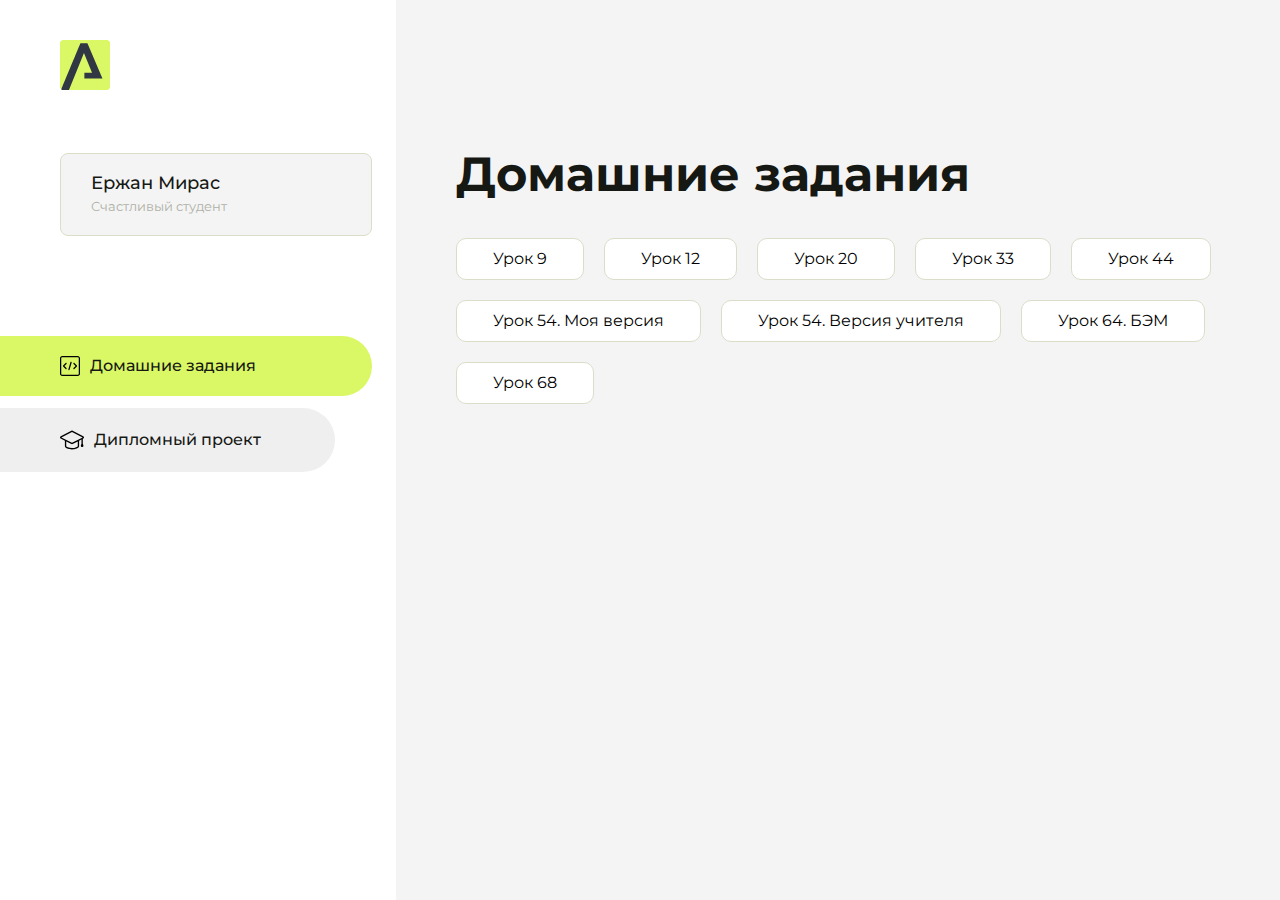
==== index.html @ ba1459fc "Update index.html" ====
<!DOCTYPE html>
<html lang="en">
<head>
    <meta charset="UTF-8">
    <meta name="viewport" content="width=device-width, initial-scale=1.0">
    <title>Домашняя работа</title>
    <link rel="shortcut icon" href="src/logo.ico" type="image/x-icon">
    <link rel="preconnect" href="https://fonts.googleapis.com">
    <link rel="preconnect" href="https://fonts.gstatic.com" crossorigin>
    <link href="https://fonts.googleapis.com/css2?family=Montserrat:wght@400;500;700&family=Rubik:wght@500&display=swap"
          rel="stylesheet">
    <link rel="stylesheet" href="src/style.css">
</head>
<body id="body">
<div class="overlay" id="overlay"></div>
<div class="layout">
    <div class="burger" id="burger">
        <svg viewBox="0 0 24 24" fill="none" xmlns="http://www.w3.org/2000/svg">
            <g id="SVGRepo_bgCarrier" stroke-width="0"></g>
            <g id="SVGRepo_tracerCarrier" stroke-linecap="round" stroke-linejoin="round"></g>
            <g id="SVGRepo_iconCarrier">
                <path d="M4 18L20 18" stroke="#DAF765" stroke-width="2" stroke-linecap="round"></path>
                <path d="M4 12L20 12" stroke="#DAF765" stroke-width="2" stroke-linecap="round"></path>
                <path d="M4 6L20 6" stroke="#DAF765" stroke-width="2" stroke-linecap="round"></path>
            </g>
        </svg>
    </div>
    <aside class="sidebar" id="sidebar">
        <div class="sidebar__inner">
            <div class="logo">
                <svg width="50" height="50" viewBox="0 0 50 50" fill="none" xmlns="http://www.w3.org/2000/svg">
                    <g clip-path="url(#clip0_513_74730)">
                        <path d="M46.17 -0.257004H3.83C1.57281 -0.257004 -0.257 1.57281 -0.257 3.83V46.17C-0.257 48.4272 1.57281 50.257 3.83 50.257H46.17C48.4272 50.257 50.257 48.4272 50.257 46.17V3.83C50.257 1.57281 48.4272 -0.257004 46.17 -0.257004Z"
                              fill="#DAF765"/>
                        <path d="M24.375 38.4H42.461L27.441 3.1585H20.4355C20.4355 3.1585 6.7895 35.881 1.1945 49.294C2.015 50.0275 3.0945 50.257 3.6945 50.257H8.8445L23.954 13.07L32.0465 32.8285H24.375V38.4Z"
                              fill="#323843"/>
                    </g>
                    <defs>
                        <clipPath id="clip0_513_74730">
                            <rect width="50" height="50" fill="white"/>
                        </clipPath>
                    </defs>
                </svg>
            </div>
            <div class="sidebar__user">
                <div class="sidebar__name">Ержан Мирас</div>
                <div class="sidebar__text">Счастливый студент</div>
            </div>
            <div class="sidebar__tabs">
                <div class="sidebar__item">
                    <button class="sidebar__button active" id="tasks">
                        <svg xmlns="http://www.w3.org/2000/svg" width="20" height="20" viewBox="0 0 20 20" fill="none">
                            <g clip-path="url(#clip0_704_74543)">
                                <path d="M17.7083 20H2.29167C1.0275 20 0 18.9725 0 17.7083V2.29167C0 1.0275 1.0275 0 2.29167 0H17.7083C18.9725 0 20 1.0275 20 2.29167V17.7083C20 18.9725 18.9725 20 17.7083 20ZM2.29167 1.25C1.7175 1.25 1.25 1.7175 1.25 2.29167V17.7083C1.25 18.2825 1.7175 18.75 2.29167 18.75H17.7083C18.2825 18.75 18.75 18.2825 18.75 17.7083V2.29167C18.75 1.7175 18.2825 1.25 17.7083 1.25H2.29167Z"
                                      fill="black"/>
                                <path d="M6.04167 13.125C5.88167 13.125 5.72167 13.0642 5.6 12.9417L3.1 10.4417C2.85583 10.1975 2.85583 9.80167 3.1 9.5575L5.6 7.0575C5.84417 6.81333 6.24 6.81333 6.48417 7.0575C6.72833 7.30167 6.72833 7.6975 6.48417 7.94167L4.42583 10L6.48417 12.0583C6.72833 12.3025 6.72833 12.6983 6.48417 12.9425C6.36167 13.0642 6.20167 13.125 6.04167 13.125Z"
                                      fill="black"/>
                                <path d="M8.95833 14.1667C8.9 14.1667 8.84 14.1583 8.78167 14.1417C8.45083 14.0442 8.26083 13.6967 8.35833 13.3658L10.4417 6.28251C10.5392 5.95084 10.8892 5.76417 11.2175 5.85917C11.5483 5.95667 11.7383 6.30417 11.6408 6.63501L9.5575 13.7183C9.47833 13.9908 9.22833 14.1667 8.95833 14.1667Z"
                                      fill="black"/>
                                <path d="M13.9583 13.125C13.7983 13.125 13.6383 13.0642 13.5167 12.9417C13.2725 12.6975 13.2725 12.3017 13.5167 12.0575L15.575 9.99916L13.5167 7.94083C13.2725 7.69666 13.2725 7.30083 13.5167 7.05666C13.7608 6.81249 14.1567 6.81249 14.4008 7.05666L16.9008 9.55666C17.145 9.80083 17.145 10.1967 16.9008 10.4408L14.4008 12.9408C14.2783 13.0642 14.1183 13.125 13.9583 13.125Z"
                                      fill="black"/>
                            </g>
                            <defs>
                                <clipPath id="clip0_704_74543">
                                    <rect width="20" height="20" fill="white"/>
                                </clipPath>
                            </defs>
                        </svg>
                        <span>Домашние задания</span></button>
                </div>
                <div class="sidebar__item">
                    <button class="sidebar__button" id="diplom">
                        <svg xmlns="http://www.w3.org/2000/svg" width="24" height="24" viewBox="0 0 24 24" fill="none">
                            <g clip-path="url(#clip0_704_74553)">
                                <path d="M23.2628 10.5971C23.7176 10.365 24 9.90375 24 9.39337C24 8.883 23.7176 8.42175 23.2628 8.18962L12.6135 2.75362C12.2291 2.55824 11.7705 2.55787 11.3854 2.75399L0.736875 8.19C0.282375 8.42175 0 8.883 0 9.39337C0 9.90375 0.282375 10.365 0.736875 10.5971L4.89038 12.7177V18.2074C4.89038 19.8154 8.412 21.393 12 21.393C15.5884 21.393 19.1096 19.815 19.1096 18.2074V12.7174L21.4609 11.517V15.8017L20.901 17.2305C20.7409 17.6389 20.7934 18.0994 21.0405 18.4616C21.2876 18.8246 21.6979 19.041 22.1366 19.041C22.5754 19.041 22.9852 18.8246 23.2324 18.462C23.4795 18.099 23.532 17.6385 23.3719 17.2301L22.8124 15.8021V10.827L23.2628 10.5971ZM17.7623 18.1721C17.6198 18.6375 15.3491 20.0419 12 20.0419C8.65088 20.0419 6.38025 18.6375 6.2415 18.2074V12.3037L6.23887 12.3019C6.23812 12.057 6.1065 11.8207 5.87325 11.7019L1.3515 9.39337L12 3.95737L22.6489 9.39337L12 14.8294L5.87325 11.7019C5.54063 11.5331 4.6695 11.6674 4.5 12C4.33012 12.3322 4.55813 12.5479 4.89038 12.7177L11.3857 16.0331C11.5781 16.1314 11.7889 16.1805 12 16.1805C12.2107 16.1805 12.4222 16.1314 12.6146 16.0331L17.7593 13.407L17.7623 18.1721Z"
                                      fill="black"/>
                            </g>
                            <defs>
                                <clipPath id="clip0_704_74553">
                                    <rect width="24" height="24" fill="white"/>
                                </clipPath>
                            </defs>
                        </svg>
                        <span>Дипломный проект</span></button>
                </div>
            </div>
        </div>

    </aside>
    <div class="content">
        <div class="container">
            <div class="content__block" id="tasksBlock">
                <div class="content__title">Домашние задания</div>
                <ul class="content__list">
                    <li class="content__list-item">
                        <a href="lesson-9-homework/index.html">Урок 9</a>
                    </li>
                    <li class="content__list-item">
                        <a href="lesson-12-semantic/index.html">Урок 12</a>
                    </li>
                    <li class="content__list-item">
                        <a href="lesson-20-homework/index.html">Урок 20</a>
                    </li>
                    <li class="content__list-item">
                        <a href="lesson-33-fonts/index.html">Урок 33</a>
                    </li>
                    <li class="content__list-item">
                        <a href="lesson-44/index.html">Урок 44</a>
                    </li>
                    <li class="content__list-item">
                        <a href="lesson-54-my-version/index.html">Урок 54. Моя версия</a>
                    </li>
                    <li class="content__list-item">
                        <a href="lesson-54-teacher-version/index.html">Урок 54. Версия учителя</a>
                    </li>
                    <li class="content__list-item">
                        <a href="lesson-64/index.html">Урок 64. БЭМ</a>
                    </li>
                    <li class="content__list-item">
                        <a href="lesson-68-passion/index.html">Урок 68</a>
                    </li>
                </ul>
            </div>
            <div class="content__block hidden" id="diplomBlock">
                <div class="content__title">Дипломный проект</div>
                <div class="content__list-diplom">
                    <a href="ПАПКА-С-НОМЕРОМ-УРОКА">Ссылка на ДЗ</a>
                </div>
                <div class="content__decor">
                    <div class="content__decor-text">Давай проверим, чему ты научился!</div>
                    <div class="content__decor-img">
                        <img src="src/decor.png" alt="decor">
                    </div>
                </div>
            </div>
        </div>
    </div>
</div>
<script src="src/index.js"></script>
</body>
</html>
---- src/style.css ----
*{padding: 0;margin: 0;border: 0;}
*,*:before,*:after{-webkit-box-sizing: border-box;box-sizing: border-box;}
:focus,:active{outline: none;}
a:focus,a:active{outline: none;}
nav,footer,header,aside{display: block;}
html,body{
    height:100%;width:100%;
    font-size:100%;line-height:1;-ms-text-size-adjust:100%;-moz-text-size-adjust:100%;-webkit-text-size-adjust:100%;}
input,button,textarea{font-family:inherit;}
input::-ms-clear{display: none;}
button{cursor: pointer;}
button::-moz-focus-inner{padding:0;border:0;}
a,a:visited{text-decoration: none;}
a:hover{text-decoration: none;}
ul li{list-style: none;}
img{vertical-align: top;}
h1,h2,h3,h4,h5,h6{font-size:inherit;font-weight: inherit;}
a{color:inherit;}



body {
    font-family: "Montserrat",SansSerif;
    color: black;
}

body.overflow {
    overflow: hidden;
}



.layout {
    display: -webkit-box;
    display: -ms-flexbox;
    display: flex;
    min-height: 100vh;
}

.sidebar {
    padding: 40px 24px 40px 0;
    -ms-flex-negative: 0;
    flex-shrink: 0;
    background-color: white;
}



.content {
    -webkit-box-flex: 1;
    -ms-flex-positive: 1;
    flex-grow: 1;
    background-color: #F4F4F4;
}

.container {
    display: -webkit-box;
    display: -ms-flexbox;
    display: flex;
    -webkit-box-orient: vertical;
    -webkit-box-direction: normal;
    -ms-flex-direction: column;
    flex-direction: column;
    -webkit-box-pack: center;
    -ms-flex-pack: center;
    justify-content: center;
    -webkit-box-align: center;
    -ms-flex-align: center;
    align-items: center;
    padding: 150px 60px 80px 60px;
}


.logo {
    margin-left: 60px;
    margin-bottom: 60px;
}

.sidebar__user {
    background-color: #F4F4F4;
    padding: 20px 30px;
    margin-left: 60px;
    margin-bottom: 100px;
    border-radius: 8px;
    border: 1px solid #DADEC9;
}

.sidebar__name {
    color:#161814;
    font-size: 18px;
    font-weight: 500;
    margin-bottom: 6px;
}

.sidebar__text {
    color: #AFB1A7;
    font-size: 13px;
    font-weight: 400;
    line-height: 130%; /* 16.9px */
}

.sidebar__item {
    width: 372px;
}

.sidebar__button {
    display: -webkit-box;
    display: -ms-flexbox;
    display: flex;
    -webkit-box-align: center;
    -ms-flex-align: center;
    align-items: center;
    gap: 10px;
    padding: 20px 60px;
    margin-bottom: 12px;
    border-radius: 0px 100px 100px 0px;
    -webkit-transition: all .5s;
    -o-transition: all .5s;
    transition: all .5s;
    cursor: pointer;
    width: 90%;
    color:#161814;
    font-size: 16px;
    font-weight: 500;
}

.sidebar__button.active , .sidebar__button:hover {
    width: 100%;
    background-color: #DAF765;
}


.content__title {
    color: #161814;
    font-size: 48px;
    font-weight: 700;
    margin-bottom: 40px;
}

.content__list {
    display: -webkit-box;
    display: -ms-flexbox;
    display: flex;
    -webkit-box-align: center;
    -ms-flex-align: center;
    align-items: center;
    -ms-flex-wrap: wrap;
    flex-wrap: wrap;
    gap: 20px;
}



.content__list-item  {
    cursor: pointer;
    padding: 12px 18px;
    background-color: #fff;
    border-radius: 10px;
    border: 1px solid #DADEC9;
    -webkit-transition: all .3s;
    -o-transition: all .3s;
    transition: all .3s;
}

.content__list-item:hover,.content__list-diplom:hover {
    background-color: #AFB1A7;
}

li a {
    padding: 12px 18px;

}


.content__list-diplom {
    -webkit-transition: all .3s;
    -o-transition: all .3s;
    transition: all .3s;
    display: inline-block;
    padding: 12px 18px;
    background-color: #fff;
    border-radius: 10px;
    border: 1px solid #DADEC9;
}

.content__decor {
    display: -webkit-box;
    display: -ms-flexbox;
    display: flex;
    -webkit-box-align: center;
    -ms-flex-align: center;
    align-items: center;
}

.content__decor-text {
    color:#BEDD44;
    font-size: 36px;
    font-weight: 700;
    line-height: 110%; /* 39.6px */
}

.content__block {
    max-width: 1200px;
}

.content__block.hidden {
    display: none;
}

.content__decor-img img{
    width: 100%;
}

.burger {
    display: none;
    padding: 5px;
    position: fixed;
    top: 3%;
    right: 7%;
    width: 40px;
    height: 40px;
    background-color: #161814;
    border-radius: 50%;
    z-index: 10;
    border: 1px solid #DAF765;
}

@media (max-width: 768px) {
    .burger {
        display: block;
    }

    .sidebar {
        -webkit-transition: all .3s;
        -o-transition: all .3s;
        transition: all .3s;
        -webkit-transform: translateX(-100%);
        -ms-transform: translateX(-100%);
        transform: translateX(-100%);
        position: fixed;
        top: 0;
        left: 0;
        bottom: 0;
        z-index: 5;
    }

    .sidebar.show {
        -webkit-transform: translateX(0%);
        -ms-transform: translateX(0%);
        transform: translateX(0%);
    }

    .overlay {
        opacity: 0;
        pointer-events: none;
        -webkit-transition: all .3s;
        -o-transition: all .3s;
        transition: all .3s;
        position: absolute;
        top: 0;
        right: 0;
        left: 0;
        bottom: 0;
        z-index: 3;
        background-color: #000000e0;
    }

    .overlay.show {
        opacity: 1;
        pointer-events: all;
    }

    .container {
        padding: 40px 20px;
        min-height: 100%;
    }

    .content__decor {
        margin-top: 20px;
        -webkit-box-orient: vertical;
        -webkit-box-direction: normal;
        -ms-flex-direction: column;
        flex-direction: column;
    }
}

@media (max-width: 400px) {
    .sidebar__user {
        margin-left: 0;
    }
}
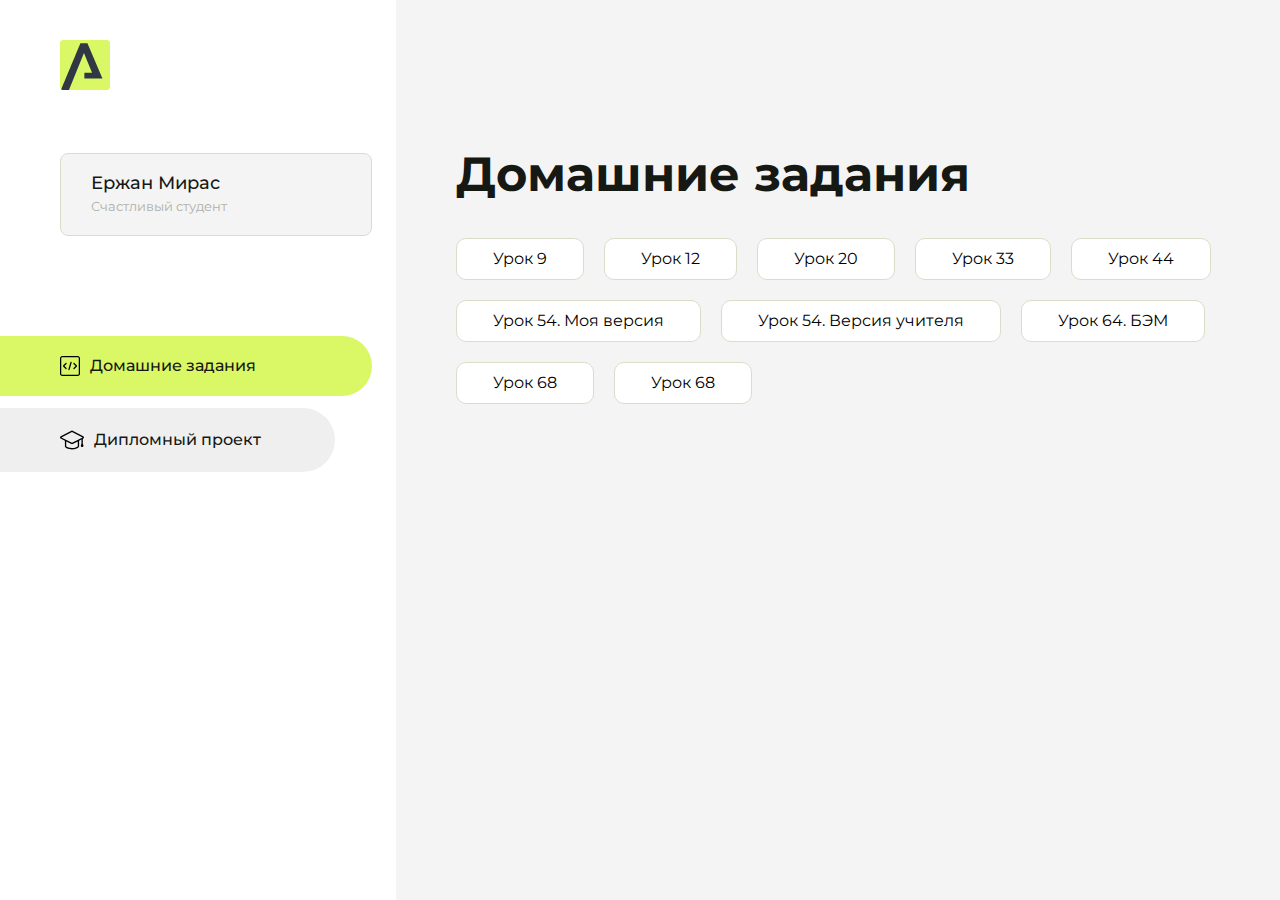
==== commit d5cffa98: "Update index.html" ====
--- a/index.html
+++ b/index.html
@@ -119,6 +119,9 @@
                     <li class="content__list-item">
                         <a href="lesson-68-passion/index.html">Урок 68</a>
                     </li>
+                    <li class="content__list-item">
+                        <a href="lesson-69-homework/index.html">Урок 68</a>
+                    </li>
                 </ul>
             </div>
             <div class="content__block hidden" id="diplomBlock">
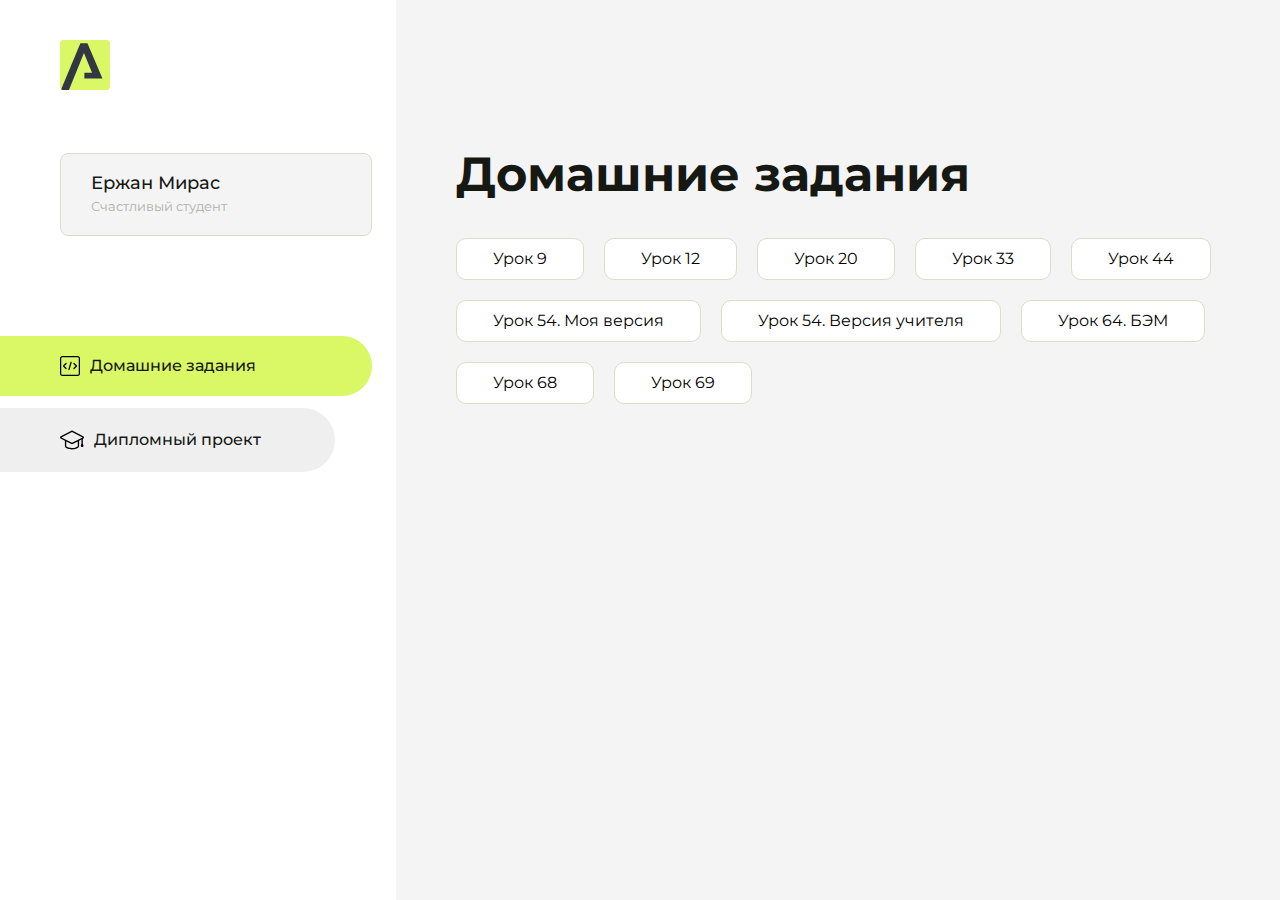
==== commit 0d36415b: "Update index.html" ====
--- a/index.html
+++ b/index.html
@@ -120,7 +120,7 @@
                         <a href="lesson-68-passion/index.html">Урок 68</a>
                     </li>
                     <li class="content__list-item">
-                        <a href="lesson-69-homework/index.html">Урок 68</a>
+                        <a href="lesson-69-homework/index.html">Урок 69</a>
                     </li>
                 </ul>
             </div>
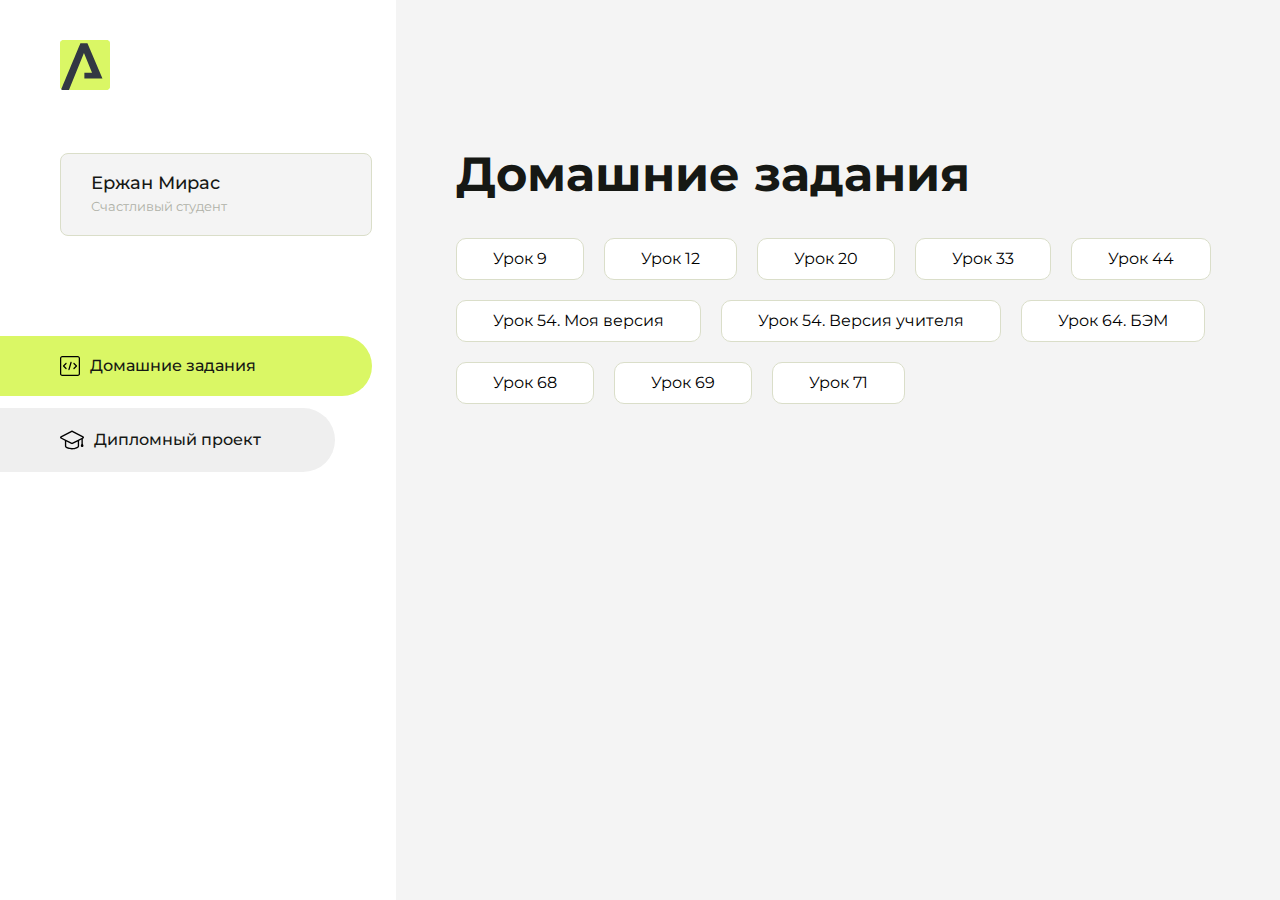
==== commit cdacf789: "Update index.html" ====
--- a/index.html
+++ b/index.html
@@ -120,7 +120,10 @@
                         <a href="lesson-68-passion/index.html">Урок 68</a>
                     </li>
                     <li class="content__list-item">
-                        <a href="lesson-69-homework/index.html">Урок 69</a>
+                        <a href="lesson-69-homework/homework (выполнять в css файле)/index.html">Урок 69</a>
+                    </li>
+                    <li class="content__list-item">
+                        <a href="lesson-71-hw/homework (выполнять в css файле)/index.html">Урок 71</a>
                     </li>
                 </ul>
             </div>
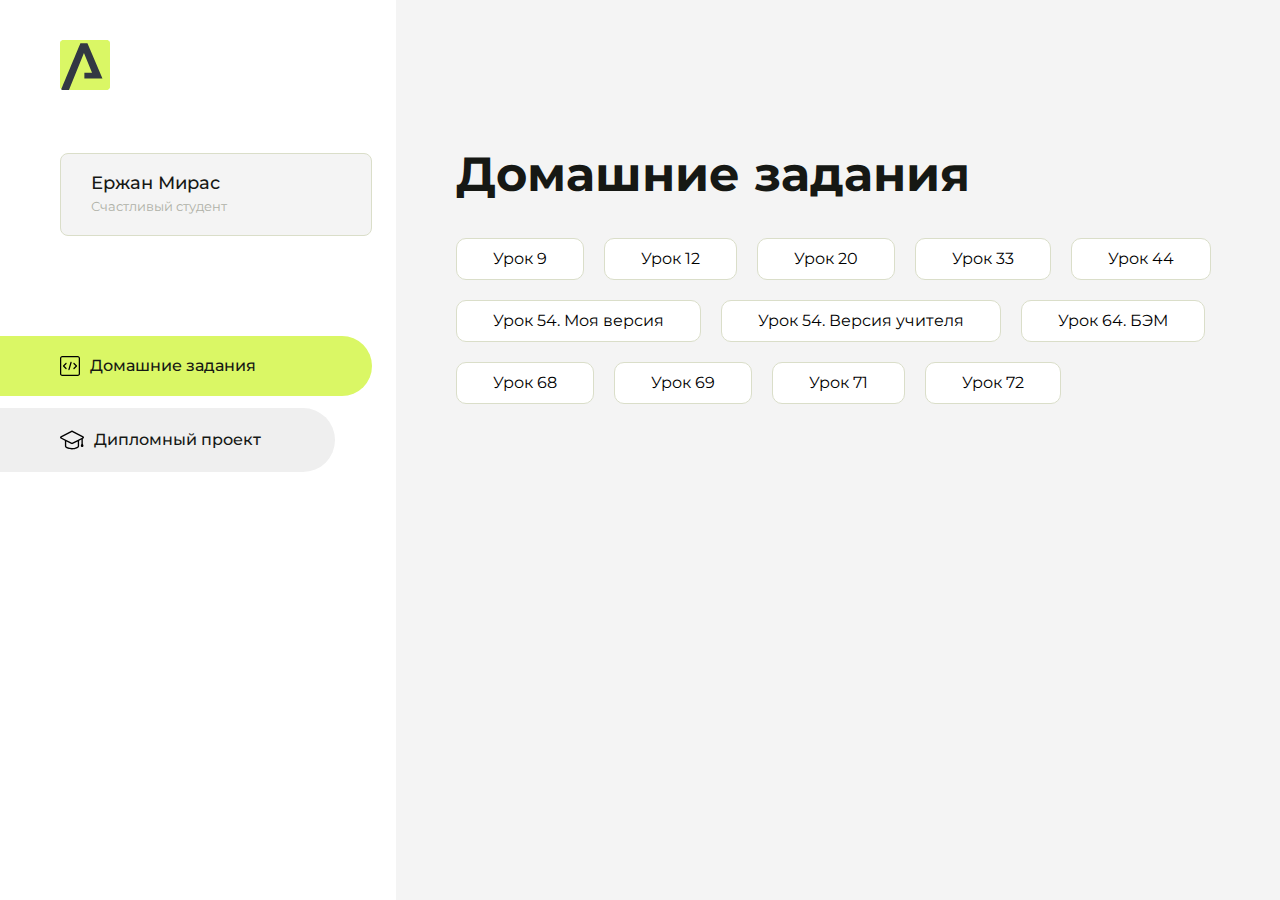
==== commit 0e3e73f9: "Update index.html" ====
--- a/index.html
+++ b/index.html
@@ -123,7 +123,10 @@
                         <a href="lesson-69-homework/homework (выполнять в css файле)/index.html">Урок 69</a>
                     </li>
                     <li class="content__list-item">
-                        <a href="lesson-71-hw/homework (выполнять в css файле)/index.html">Урок 71</a>
+                        <a href="lesson-71-hw/index.html">Урок 71</a>
+                    </li>
+                    <li class="content__list-item">
+                        <a href="lesson-72/index.html">Урок 72</a>
                     </li>
                 </ul>
             </div>
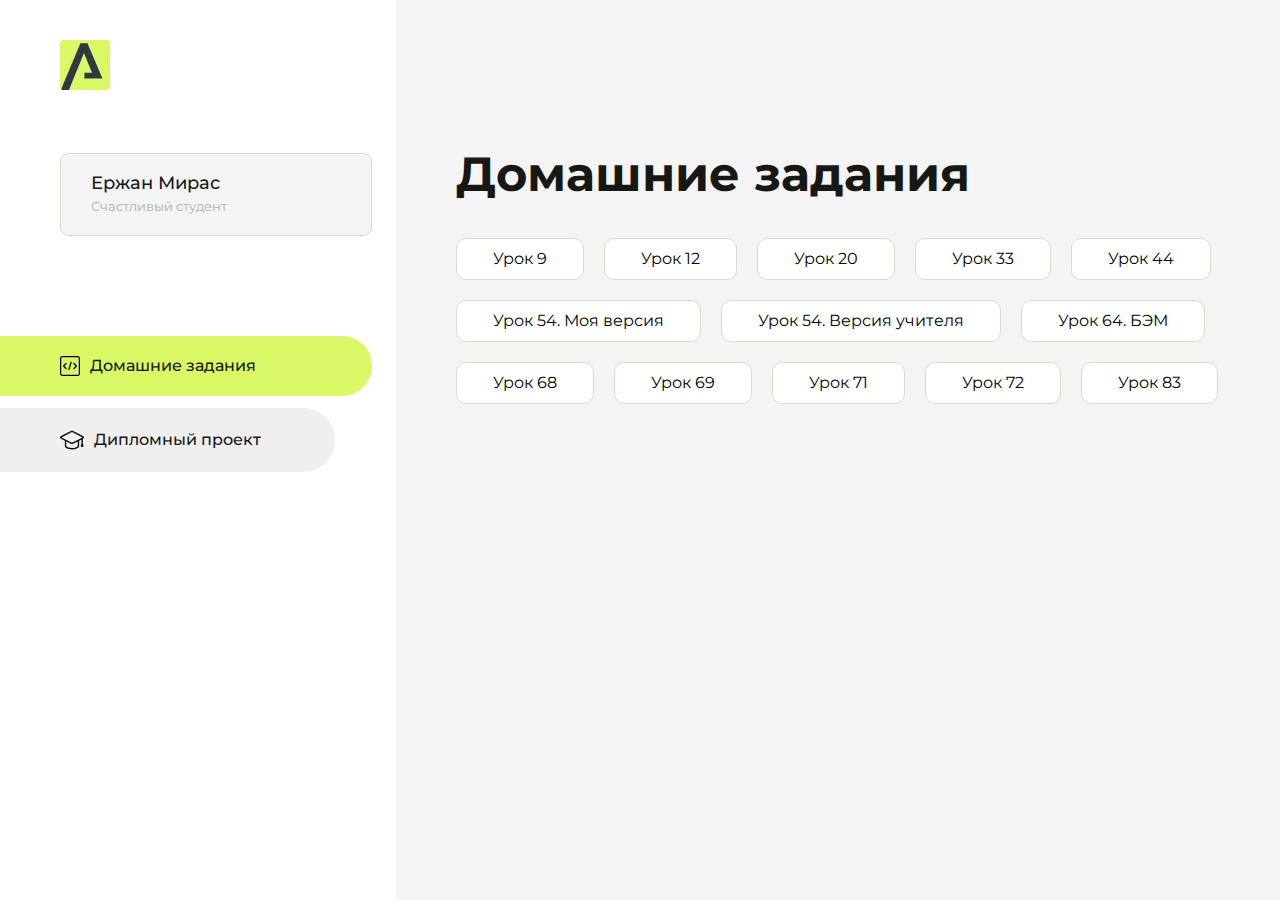
==== commit 08c137f4: "Update index.html" ====
--- a/index.html
+++ b/index.html
@@ -128,6 +128,9 @@
                     <li class="content__list-item">
                         <a href="lesson-72/index.html">Урок 72</a>
                     </li>
+                    <li class="content__list-item">
+                        <a href="lesson-83/index.html">Урок 83</a>
+                    </li>
                 </ul>
             </div>
             <div class="content__block hidden" id="diplomBlock">
